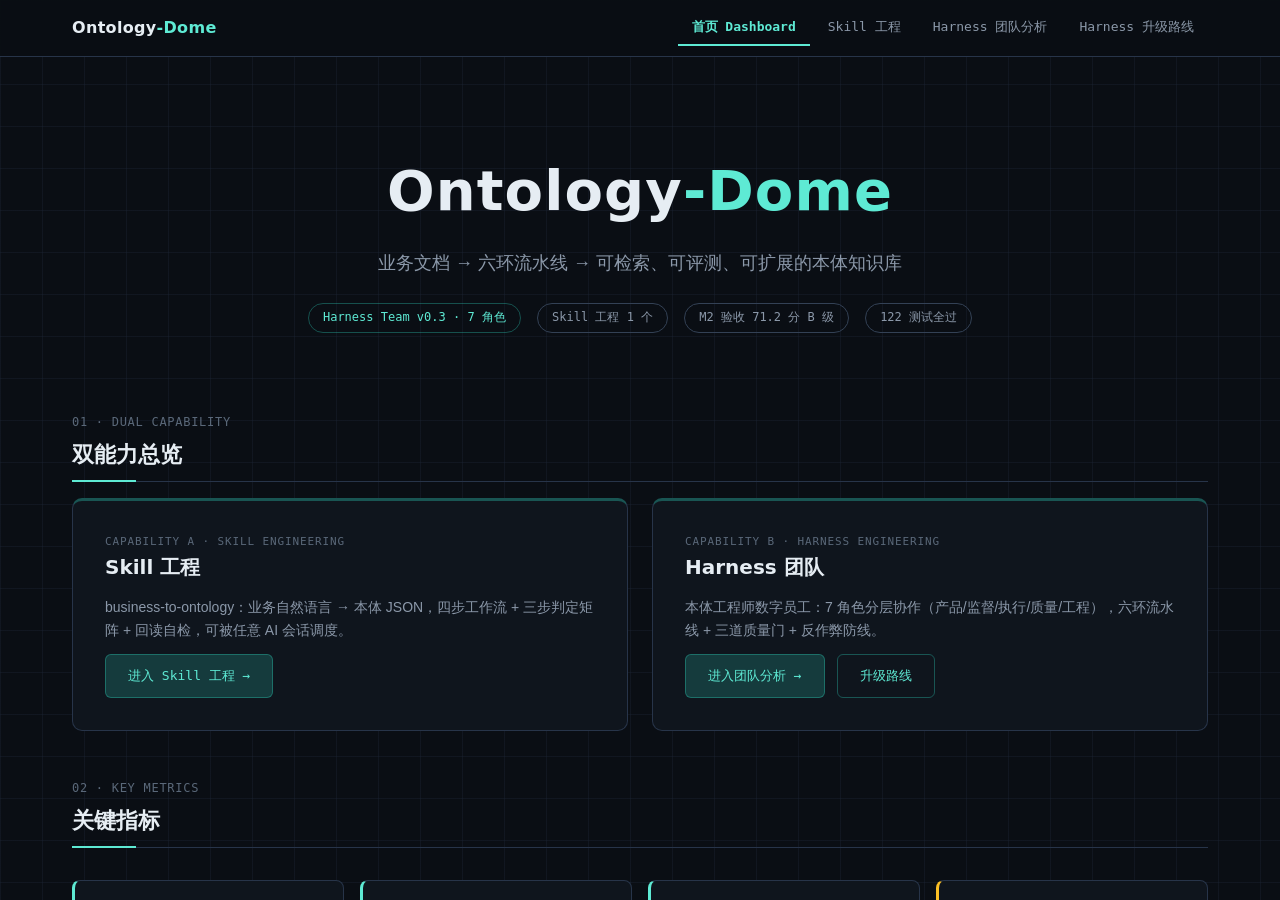
==== index.html @ d30be0ae "feat: 视图层独立仓库——Harness 团队 + Skill 工程可视化展示 + GitHub Pages 部署 - visual/: Dashboard + Skill 工程 + Harnes" ====
<!DOCTYPE html>
<html lang="zh-CN">
<head>
<meta charset="UTF-8">
<meta http-equiv="refresh" content="0; url=./visual/index.html">
<title>Ontology-Dome · 跳转中...</title>
<style>
  body { background: #0a0e14; color: #8b98a9; font-family: -apple-system, system-ui, sans-serif; display: flex; align-items: center; justify-content: center; height: 100vh; margin: 0; }
  a { color: #5eead4; }
</style>
</head>
<body>
<p>正在跳转到 <a href="./visual/index.html">Ontology-Dome 可视化首页</a>...</p>
</body>
</html>
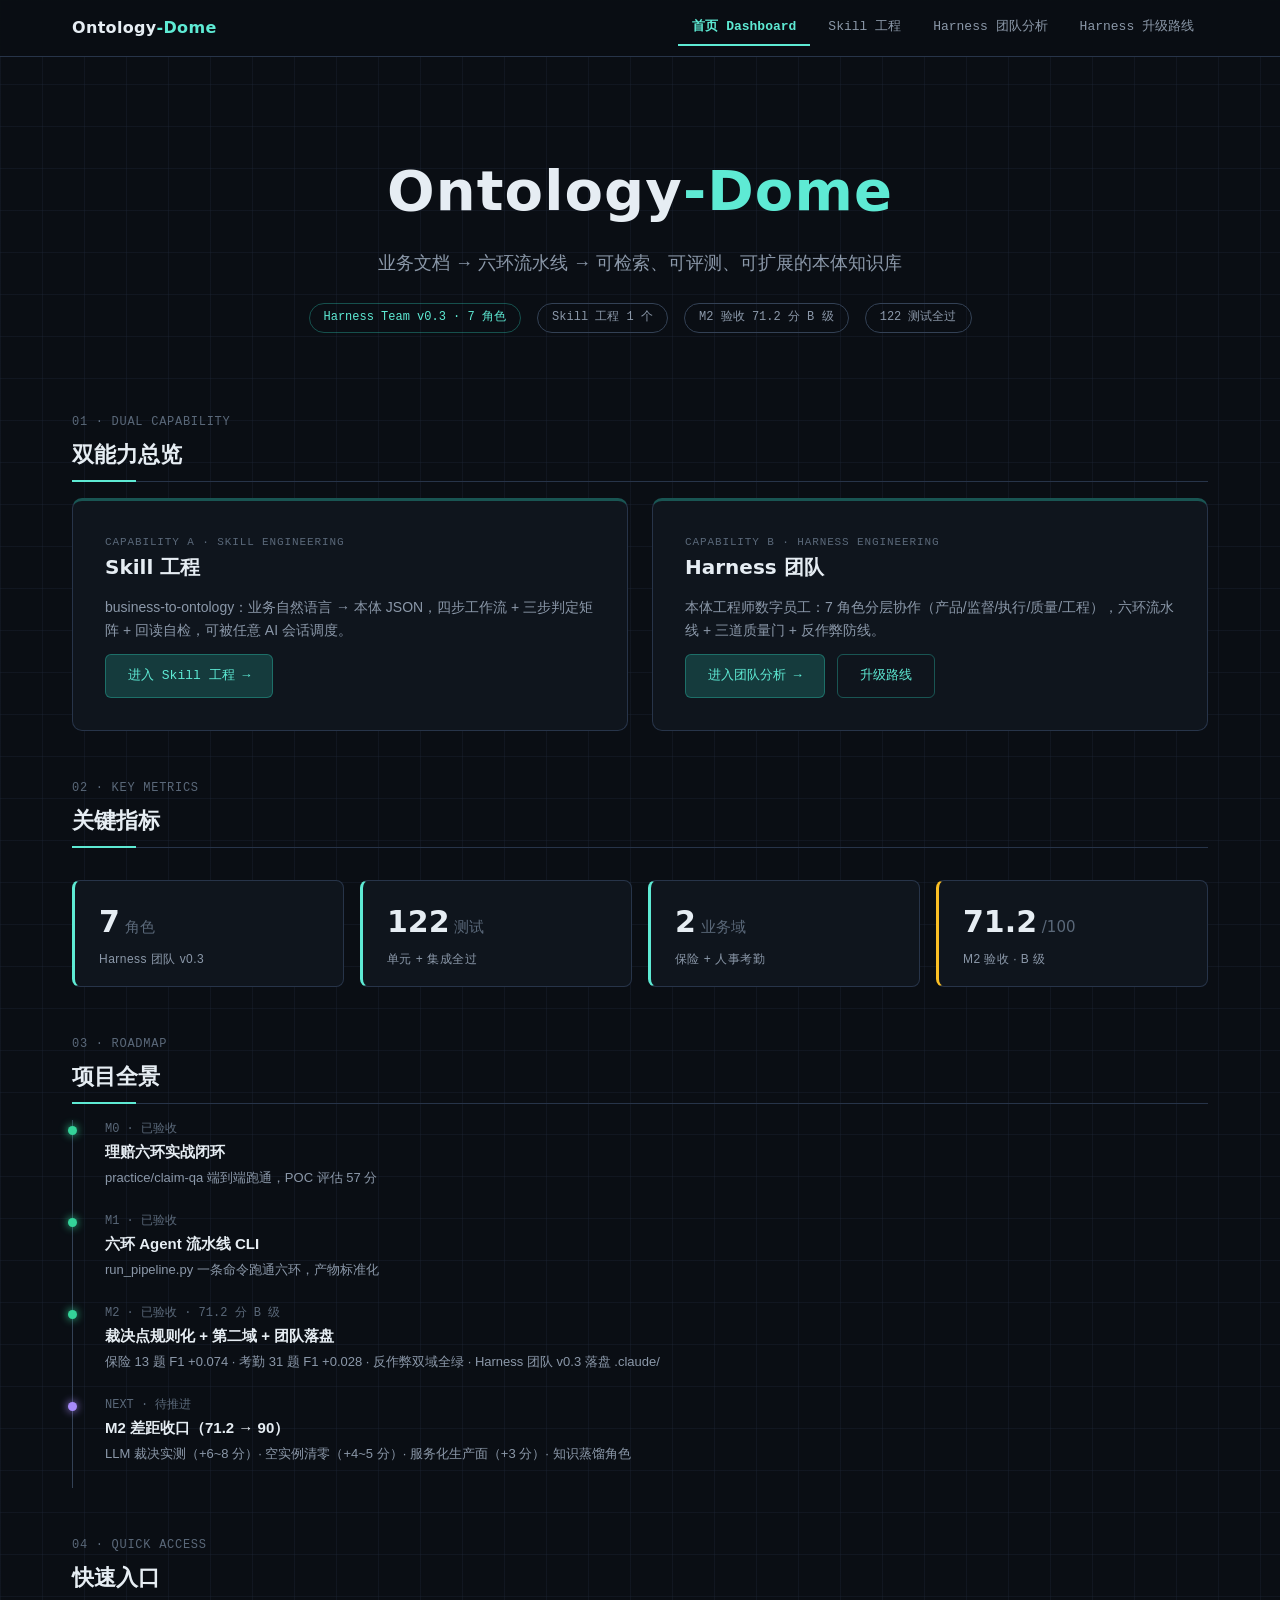
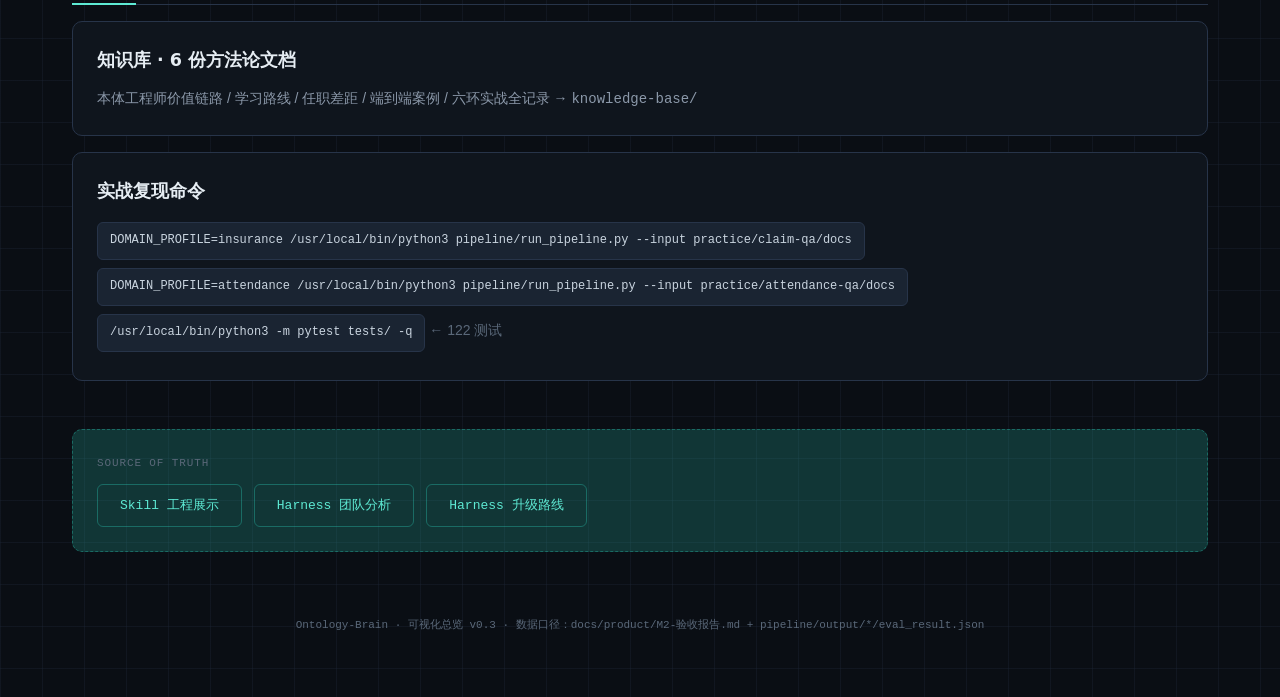
==== commit 0ebcfce8: "chore: ontology-dome-visual → ontology-brain-visual 改名同步 - git remote 更新为 ontology-brain-visual.git " ====
--- a/index.html
+++ b/index.html
@@ -3,13 +3,13 @@
 <head>
 <meta charset="UTF-8">
 <meta http-equiv="refresh" content="0; url=./visual/index.html">
-<title>Ontology-Dome · 跳转中...</title>
+<title>Ontology-Brain · 跳转中...</title>
 <style>
   body { background: #0a0e14; color: #8b98a9; font-family: -apple-system, system-ui, sans-serif; display: flex; align-items: center; justify-content: center; height: 100vh; margin: 0; }
   a { color: #5eead4; }
 </style>
 </head>
 <body>
-<p>正在跳转到 <a href="./visual/index.html">Ontology-Dome 可视化首页</a>...</p>
+<p>正在跳转到 <a href="./visual/index.html">Ontology-Brain 可视化首页</a>...</p>
 </body>
 </html>
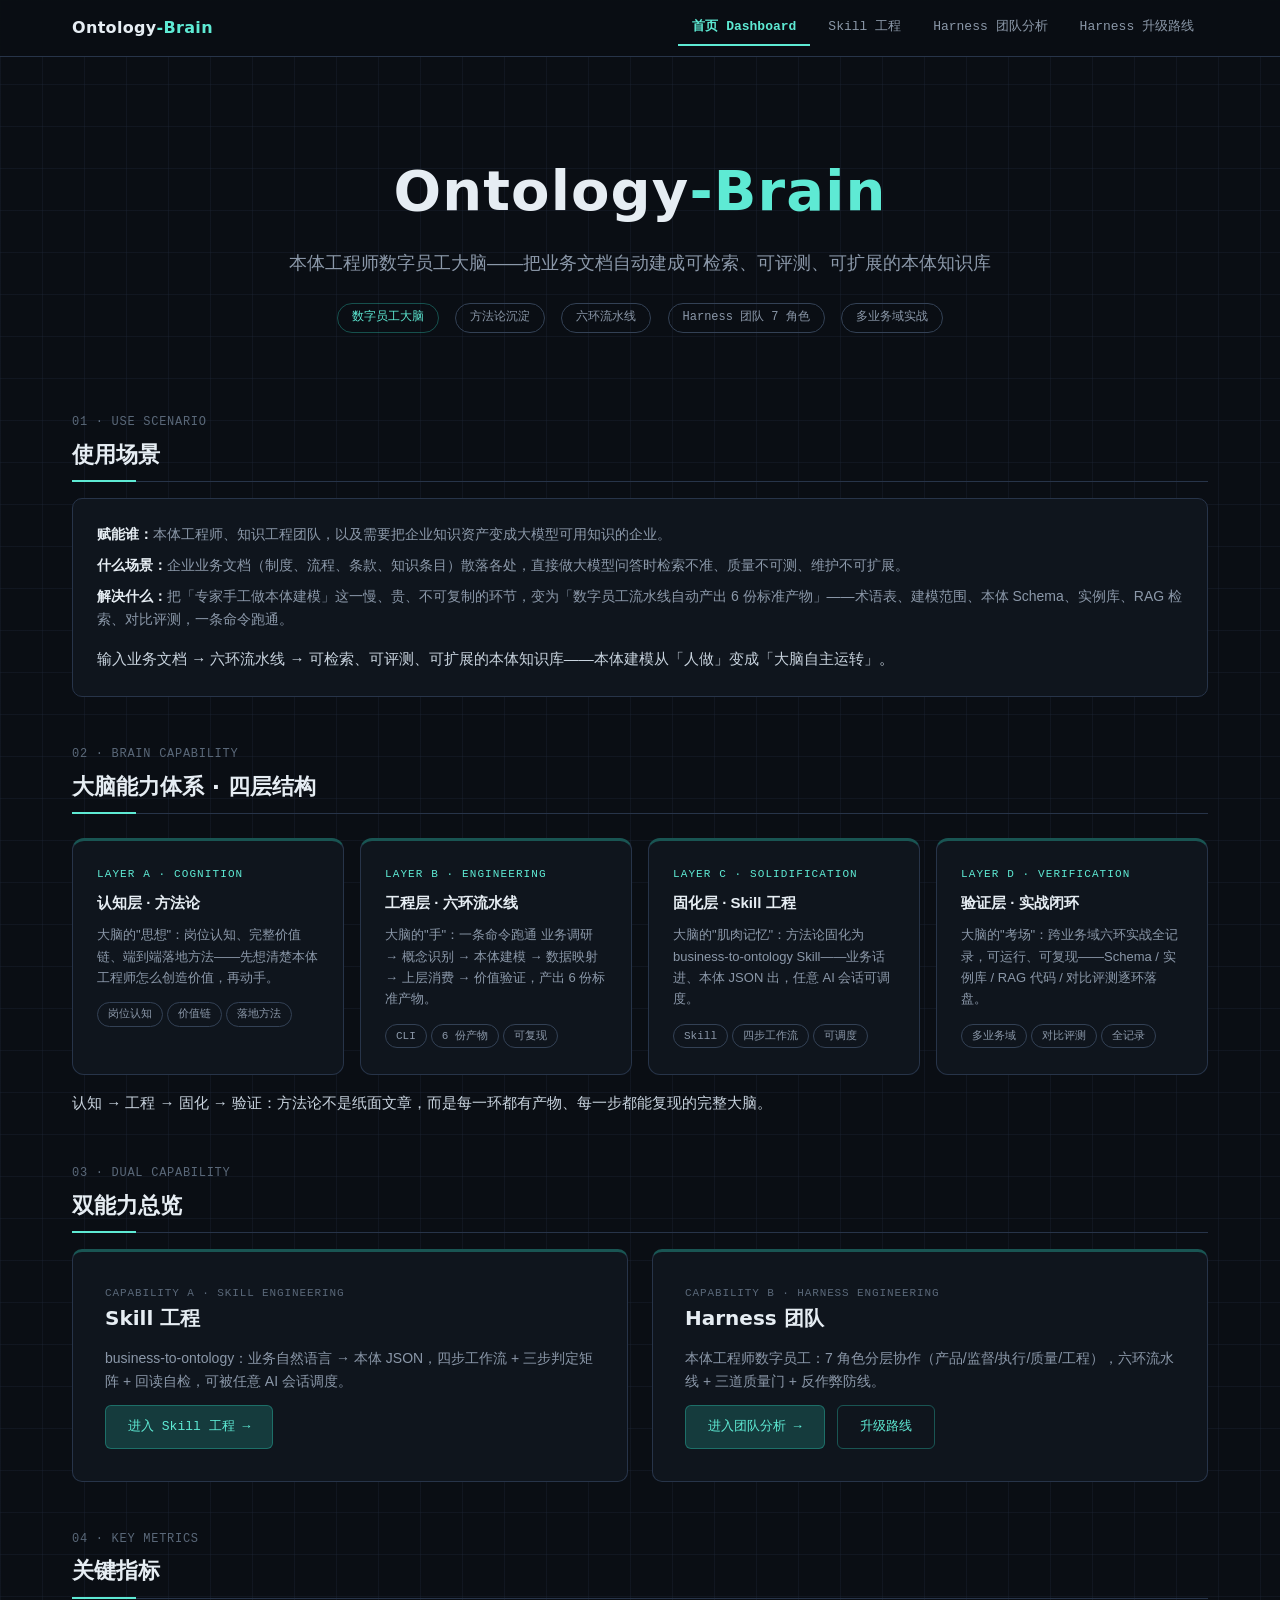
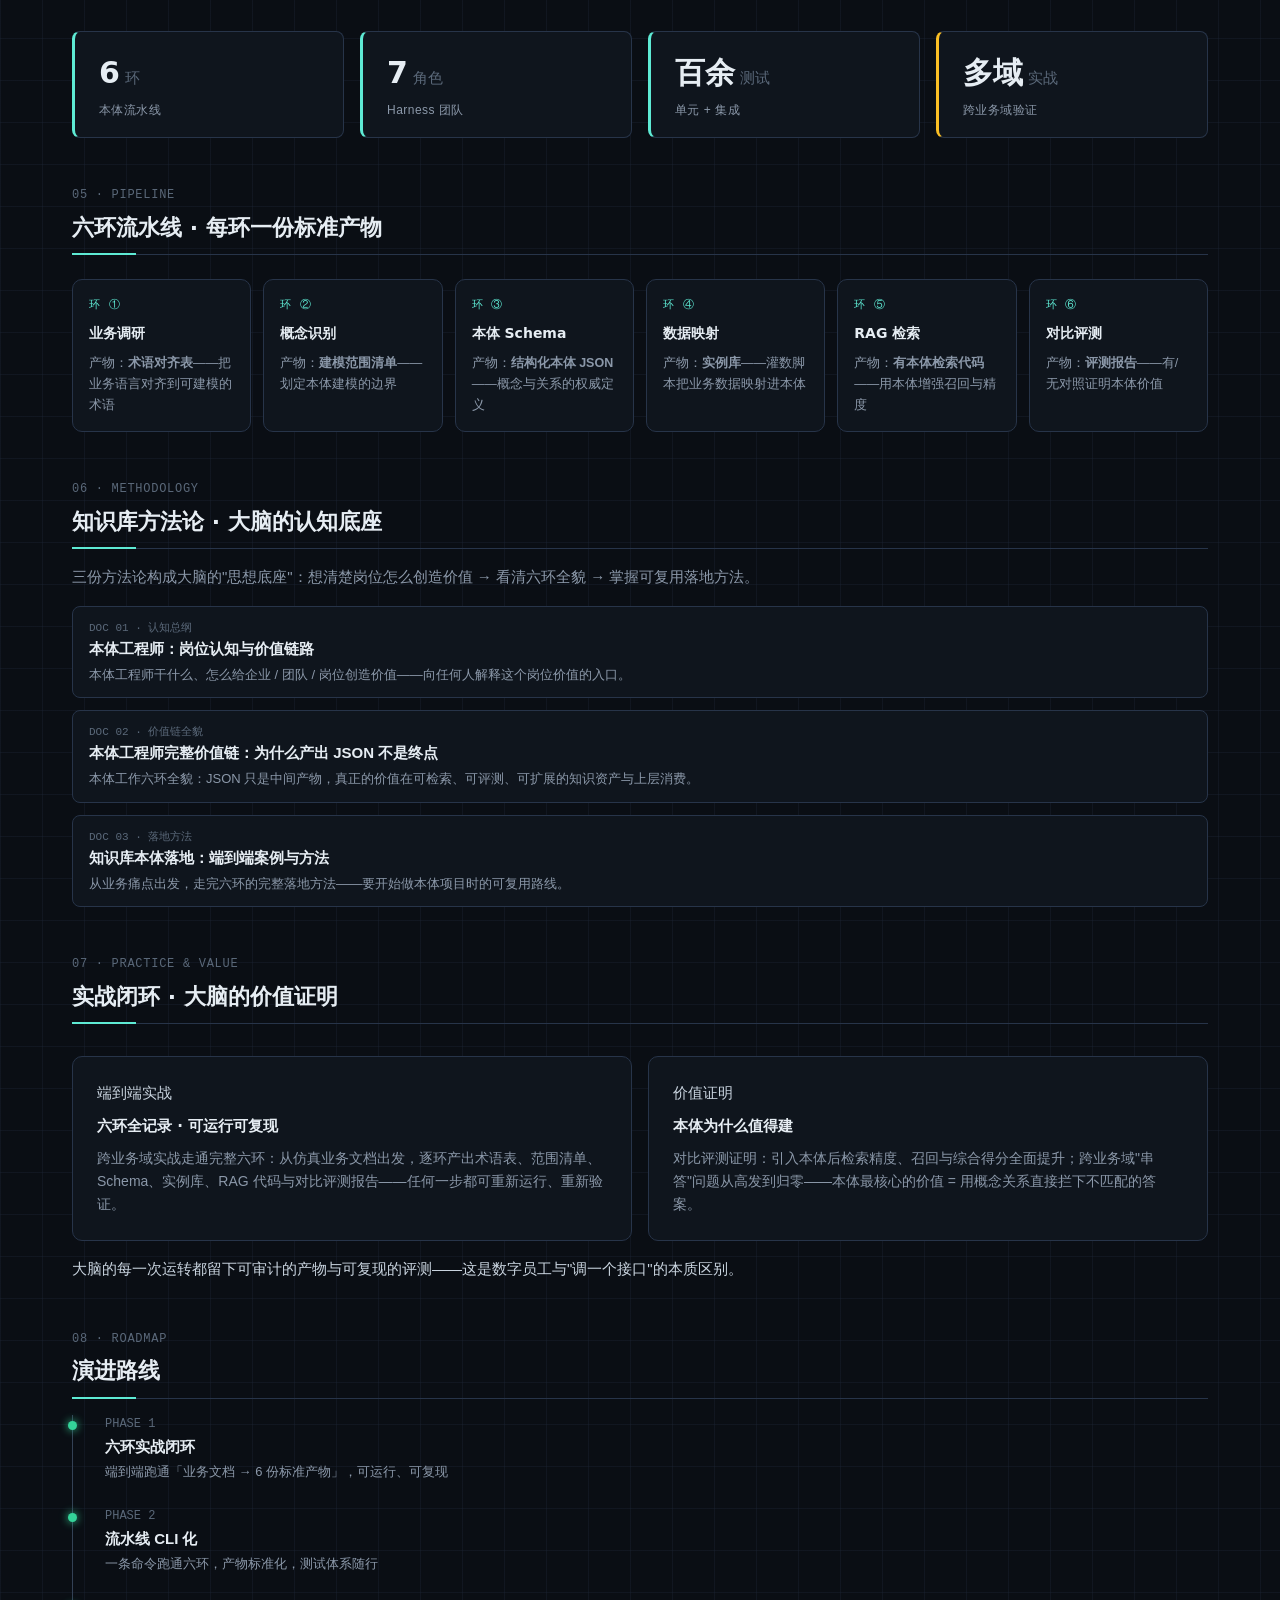
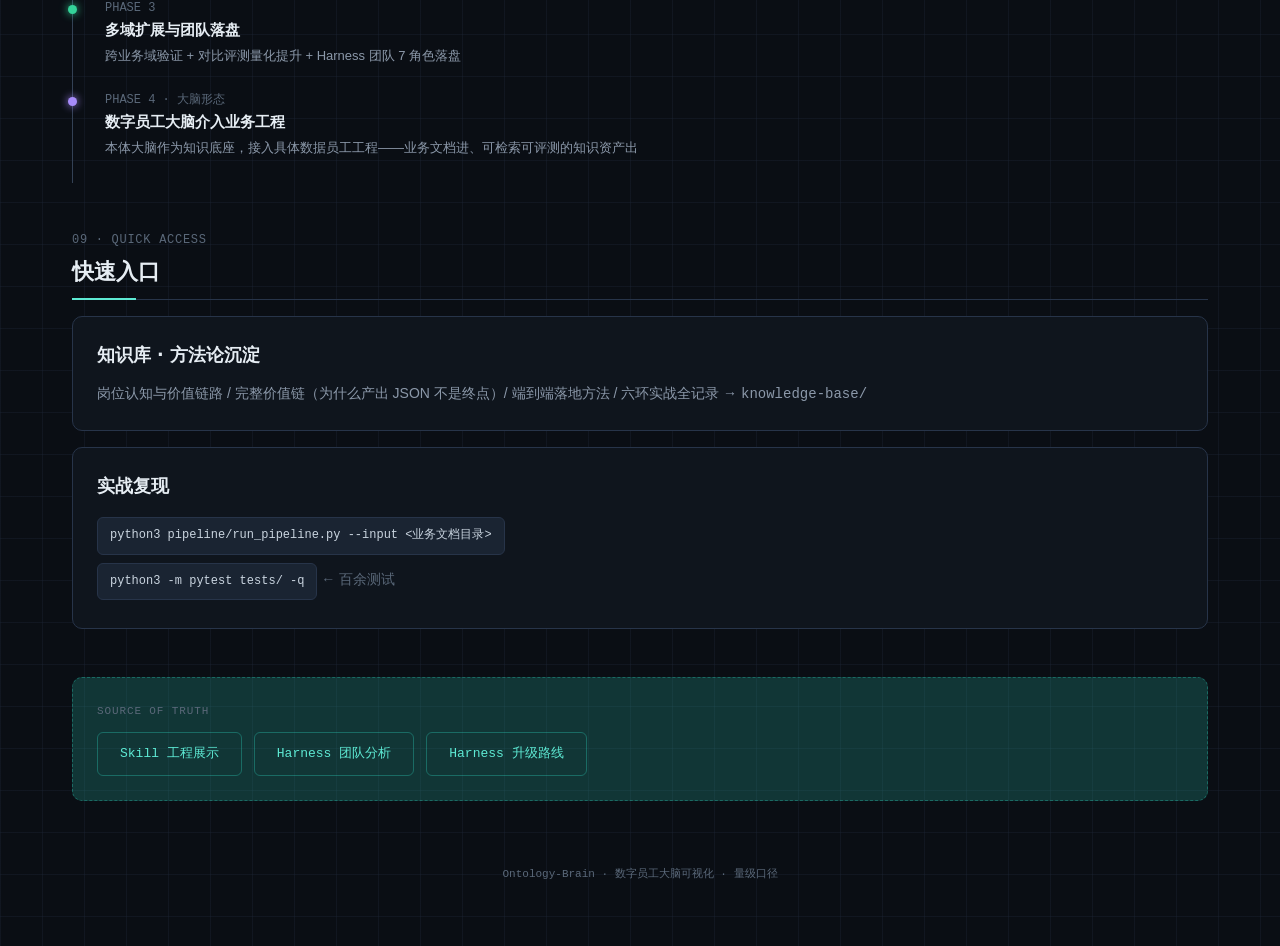
==== commit 2c8d09c0: "结构上移：展示层提升为仓库根，移除根跳转页 - 删除根 index.html 的 meta refresh 跳转页（跳转中...） - visual/ 下 index.html/assets/skil" ====
--- a/index.html
+++ b/index.html
@@ -2,14 +2,264 @@
 <html lang="zh-CN">
 <head>
 <meta charset="UTF-8">
-<meta http-equiv="refresh" content="0; url=./visual/index.html">
-<title>Ontology-Brain · 跳转中...</title>
+<meta name="viewport" content="width=device-width, initial-scale=1.0">
+<title>Ontology-Brain · 可视化首页</title>
+<link rel="stylesheet" href="./assets/css/shared.css">
 <style>
-  body { background: #0a0e14; color: #8b98a9; font-family: -apple-system, system-ui, sans-serif; display: flex; align-items: center; justify-content: center; height: 100vh; margin: 0; }
-  a { color: #5eead4; }
+  .hero { text-align: center; padding: var(--sp-8) 0 var(--sp-6); }
+  .hero h1 { font-family: var(--font-display); font-size: 56px; font-weight: 700; color: var(--fg-0); letter-spacing: 0.02em; }
+  .hero h1 span { color: var(--accent); }
+  .hero .slogan { color: var(--fg-2); font-size: 18px; margin-top: var(--sp-3); }
+  .hero .badges { margin-top: var(--sp-5); }
+  .hero .badge {
+    display: inline-block; margin: 0 6px; padding: 4px 14px;
+    border: 1px solid var(--line-2); border-radius: 999px;
+    font-family: var(--font-mono); font-size: 12px; color: var(--fg-2);
+  }
+  .hero .badge.b { color: var(--accent); border-color: var(--accent-line); }
+  .duo { display: grid; grid-template-columns: 1fr 1fr; gap: var(--sp-5); }
+  .duo .card { padding: var(--sp-6); border-top: 3px solid var(--accent-line); }
+  .duo .card h2 { font-family: var(--font-display); color: var(--fg-0); font-size: 20px; margin-bottom: var(--sp-3); }
+  .duo .card .cap { color: var(--fg-3); font-family: var(--font-mono); font-size: 11px; letter-spacing: 0.08em; text-transform: uppercase; }
+  .duo .card p { color: var(--fg-2); margin: var(--sp-3) 0; font-size: 14px; }
+  .timeline { list-style: none; margin-top: var(--sp-4); }
+  .timeline li {
+    position: relative; padding: 0 0 var(--sp-5) var(--sp-6);
+    border-left: 1px solid var(--line-2);
+  }
+  .timeline li::before {
+    content: ''; position: absolute; left: -5px; top: 6px;
+    width: 9px; height: 9px; border-radius: 50%; background: var(--accent);
+    box-shadow: 0 0 8px var(--accent);
+  }
+  .timeline li.done::before { background: var(--ok); box-shadow: 0 0 8px var(--ok); }
+  .timeline li.next::before { background: var(--new); box-shadow: 0 0 8px var(--new); }
+  .timeline .t-phase { font-family: var(--font-mono); font-size: 12px; color: var(--fg-3); }
+  .timeline .t-title { color: var(--fg-0); font-weight: 600; }
+  .timeline .t-desc { color: var(--fg-2); font-size: 13px; margin-top: 2px; }
+  .cmd { background: var(--bg-3); border: 1px solid var(--line-1); border-radius: 6px; padding: 8px 12px; font-family: var(--font-mono); font-size: 12px; color: var(--fg-1); display: inline-block; margin: 4px 0; }
+  .flow-steps { display: grid; grid-template-columns: repeat(auto-fit, minmax(160px, 1fr)); gap: var(--sp-3); margin: var(--sp-5) 0; }
+  .flow-step { background: var(--bg-1); border: 1px solid var(--line-1); border-radius: 10px; padding: var(--sp-4); }
+  .flow-step .step-no { font-family: var(--font-mono); font-size: 11px; color: var(--accent); letter-spacing: 0.1em; margin-bottom: var(--sp-2); display: block; }
+  .flow-step h4 { color: var(--fg-0); font-family: var(--font-display); font-size: 14px; margin-bottom: var(--sp-2); }
+  .flow-step p { color: var(--fg-2); font-size: 12.5px; }
+  .brain-layer { display: grid; grid-template-columns: repeat(auto-fit, minmax(230px, 1fr)); gap: var(--sp-4); margin-top: var(--sp-5); }
+  .layer { background: var(--bg-1); border: 1px solid var(--line-1); border-radius: 12px; padding: var(--sp-5); border-top: 3px solid var(--accent-line); }
+  .layer .layer-no { font-family: var(--font-mono); font-size: 11px; color: var(--accent); letter-spacing: 0.1em; }
+  .layer h3 { color: var(--fg-0); font-size: 15px; margin: var(--sp-2) 0; }
+  .layer p { color: var(--fg-2); font-size: 13px; }
+  .layer .l-tags { margin-top: var(--sp-3); }
+  .layer .l-tags span { display: inline-block; padding: 2px 10px; border: 1px solid var(--line-2); border-radius: 999px; font-family: var(--font-mono); font-size: 11px; color: var(--fg-2); margin: 2px 4px 2px 0; }
+  .doc-list { list-style: none; margin-top: var(--sp-4); }
+  .doc-list li { padding: var(--sp-3) var(--sp-4); background: var(--bg-1); border: 1px solid var(--line-1); border-radius: 8px; margin-bottom: var(--sp-3); }
+  .doc-list .d-title { color: var(--fg-0); font-weight: 600; }
+  .doc-list .d-desc { color: var(--fg-2); font-size: 13px; margin-top: 2px; }
+  .doc-list .d-q { font-family: var(--font-mono); font-size: 11px; color: var(--fg-3); }
+  @media (max-width: 768px) {
+    .hero h1 { font-size: 36px; }
+    .duo { grid-template-columns: 1fr; }
+  }
 </style>
 </head>
 <body>
-<p>正在跳转到 <a href="./visual/index.html">Ontology-Brain 可视化首页</a>...</p>
+<script src="./assets/js/navigation.js"></script>
+<script>injectNavbar('home', '.');</script>
+
+<div class="page-wrap">
+
+  <!-- 1. Hero -->
+  <section class="hero" id="sec-hero">
+    <h1>Ontology<span>-Brain</span></h1>
+    <p class="slogan">本体工程师数字员工大脑——把业务文档自动建成可检索、可评测、可扩展的本体知识库</p>
+    <div class="badges">
+      <span class="badge b">数字员工大脑</span>
+      <span class="badge">方法论沉淀</span>
+      <span class="badge">六环流水线</span>
+      <span class="badge">Harness 团队 7 角色</span>
+      <span class="badge">多业务域实战</span>
+    </div>
+  </section>
+
+  <!-- 2. 使用场景 -->
+  <section id="sec-scenario">
+    <h2 class="section-title"><span class="sub">01 · USE SCENARIO</span>使用场景</h2>
+    <div class="card">
+      <p><b style="color:var(--fg-0)">赋能谁：</b>本体工程师、知识工程团队，以及需要把企业知识资产变成大模型可用知识的企业。</p>
+      <p style="margin-top:var(--sp-2);"><b style="color:var(--fg-0)">什么场景：</b>企业业务文档（制度、流程、条款、知识条目）散落各处，直接做大模型问答时检索不准、质量不可测、维护不可扩展。</p>
+      <p style="margin-top:var(--sp-2);"><b style="color:var(--fg-0)">解决什么：</b>把「专家手工做本体建模」这一慢、贵、不可复制的环节，变为「数字员工流水线自动产出 6 份标准产物」——术语表、建模范围、本体 Schema、实例库、RAG 检索、对比评测，一条命令跑通。</p>
+      <div class="lead" style="margin-top:var(--sp-4);">输入业务文档 → 六环流水线 → 可检索、可评测、可扩展的本体知识库——本体建模从「人做」变成「大脑自主运转」。</div>
+    </div>
+  </section>
+
+  <!-- 3. 大脑能力体系 -->
+  <section id="sec-brain">
+    <h2 class="section-title"><span class="sub">02 · BRAIN CAPABILITY</span>大脑能力体系 · 四层结构</h2>
+    <div class="brain-layer">
+      <div class="layer">
+        <div class="layer-no">LAYER A · COGNITION</div>
+        <h3>认知层 · 方法论</h3>
+        <p>大脑的"思想"：岗位认知、完整价值链、端到端落地方法——先想清楚本体工程师怎么创造价值，再动手。</p>
+        <div class="l-tags"><span>岗位认知</span><span>价值链</span><span>落地方法</span></div>
+      </div>
+      <div class="layer">
+        <div class="layer-no">LAYER B · ENGINEERING</div>
+        <h3>工程层 · 六环流水线</h3>
+        <p>大脑的"手"：一条命令跑通 业务调研 → 概念识别 → 本体建模 → 数据映射 → 上层消费 → 价值验证，产出 6 份标准产物。</p>
+        <div class="l-tags"><span>CLI</span><span>6 份产物</span><span>可复现</span></div>
+      </div>
+      <div class="layer">
+        <div class="layer-no">LAYER C · SOLIDIFICATION</div>
+        <h3>固化层 · Skill 工程</h3>
+        <p>大脑的"肌肉记忆"：方法论固化为 business-to-ontology Skill——业务话进、本体 JSON 出，任意 AI 会话可调度。</p>
+        <div class="l-tags"><span>Skill</span><span>四步工作流</span><span>可调度</span></div>
+      </div>
+      <div class="layer">
+        <div class="layer-no">LAYER D · VERIFICATION</div>
+        <h3>验证层 · 实战闭环</h3>
+        <p>大脑的"考场"：跨业务域六环实战全记录，可运行、可复现——Schema / 实例库 / RAG 代码 / 对比评测逐环落盘。</p>
+        <div class="l-tags"><span>多业务域</span><span>对比评测</span><span>全记录</span></div>
+      </div>
+    </div>
+    <div class="lead" style="margin-top:var(--sp-4);">认知 → 工程 → 固化 → 验证：方法论不是纸面文章，而是每一环都有产物、每一步都能复现的完整大脑。</div>
+  </section>
+
+  <!-- 4. 双能力概览 -->
+  <section id="sec-duo">
+    <h2 class="section-title"><span class="sub">03 · DUAL CAPABILITY</span>双能力总览</h2>
+    <div class="duo">
+      <div class="card">
+        <div class="cap">CAPABILITY A · SKILL ENGINEERING</div>
+        <h2>Skill 工程</h2>
+        <p>business-to-ontology：业务自然语言 → 本体 JSON，四步工作流 + 三步判定矩阵 + 回读自检，可被任意 AI 会话调度。</p>
+        <a class="btn solid" href="./skill/index.html">进入 Skill 工程 →</a>
+      </div>
+      <div class="card">
+        <div class="cap">CAPABILITY B · HARNESS ENGINEERING</div>
+        <h2>Harness 团队</h2>
+        <p>本体工程师数字员工：7 角色分层协作（产品/监督/执行/质量/工程），六环流水线 + 三道质量门 + 反作弊防线。</p>
+        <a class="btn solid" href="./harness/analysis.html">进入团队分析 →</a>
+        <a class="btn" href="./harness/upgrade.html" style="margin-left:8px;">升级路线</a>
+      </div>
+    </div>
+  </section>
+
+  <!-- 5. KPI 看板 -->
+  <section id="sec-kpi">
+    <h2 class="section-title"><span class="sub">04 · KEY METRICS</span>关键指标</h2>
+    <div class="kpi-strip">
+      <div class="kpi-card"><div class="kpi-num">6<small> 环</small></div><div class="kpi-label">本体流水线</div></div>
+      <div class="kpi-card"><div class="kpi-num">7<small> 角色</small></div><div class="kpi-label">Harness 团队</div></div>
+      <div class="kpi-card"><div class="kpi-num">百余<small> 测试</small></div><div class="kpi-label">单元 + 集成</div></div>
+      <div class="kpi-card warn"><div class="kpi-num">多域<small> 实战</small></div><div class="kpi-label">跨业务域验证</div></div>
+    </div>
+  </section>
+
+  <!-- 6. 六环流水线 -->
+  <section id="sec-pipeline">
+    <h2 class="section-title"><span class="sub">05 · PIPELINE</span>六环流水线 · 每环一份标准产物</h2>
+    <div class="flow-steps">
+      <div class="flow-step"><span class="step-no">环 ①</span><h4>业务调研</h4><p>产物：<b>术语对齐表</b>——把业务语言对齐到可建模的术语</p></div>
+      <div class="flow-step"><span class="step-no">环 ②</span><h4>概念识别</h4><p>产物：<b>建模范围清单</b>——划定本体建模的边界</p></div>
+      <div class="flow-step"><span class="step-no">环 ③</span><h4>本体 Schema</h4><p>产物：<b>结构化本体 JSON</b>——概念与关系的权威定义</p></div>
+      <div class="flow-step"><span class="step-no">环 ④</span><h4>数据映射</h4><p>产物：<b>实例库</b>——灌数脚本把业务数据映射进本体</p></div>
+      <div class="flow-step"><span class="step-no">环 ⑤</span><h4>RAG 检索</h4><p>产物：<b>有本体检索代码</b>——用本体增强召回与精度</p></div>
+      <div class="flow-step"><span class="step-no">环 ⑥</span><h4>对比评测</h4><p>产物：<b>评测报告</b>——有/无对照证明本体价值</p></div>
+    </div>
+  </section>
+
+  <!-- 7. 知识库方法论 -->
+  <section id="sec-method">
+    <h2 class="section-title"><span class="sub">06 · METHODOLOGY</span>知识库方法论 · 大脑的认知底座</h2>
+    <p style="color:var(--fg-2);">三份方法论构成大脑的"思想底座"：想清楚岗位怎么创造价值 → 看清六环全貌 → 掌握可复用落地方法。</p>
+    <ul class="doc-list">
+      <li>
+        <div class="d-q">DOC 01 · 认知总纲</div>
+        <div class="d-title">本体工程师：岗位认知与价值链路</div>
+        <div class="d-desc">本体工程师干什么、怎么给企业 / 团队 / 岗位创造价值——向任何人解释这个岗位价值的入口。</div>
+      </li>
+      <li>
+        <div class="d-q">DOC 02 · 价值链全貌</div>
+        <div class="d-title">本体工程师完整价值链：为什么产出 JSON 不是终点</div>
+        <div class="d-desc">本体工作六环全貌：JSON 只是中间产物，真正的价值在可检索、可评测、可扩展的知识资产与上层消费。</div>
+      </li>
+      <li>
+        <div class="d-q">DOC 03 · 落地方法</div>
+        <div class="d-title">知识库本体落地：端到端案例与方法</div>
+        <div class="d-desc">从业务痛点出发，走完六环的完整落地方法——要开始做本体项目时的可复用路线。</div>
+      </li>
+    </ul>
+  </section>
+
+  <!-- 8. 实战闭环与价值 -->
+  <section id="sec-practice">
+    <h2 class="section-title"><span class="sub">07 · PRACTICE & VALUE</span>实战闭环 · 大脑的价值证明</h2>
+    <div class="grid g2" style="display:grid;grid-template-columns:1fr 1fr;gap:var(--sp-4);">
+      <div class="card" style="margin-top:var(--sp-4);">
+        <div class="cap">端到端实战</div>
+        <h3 style="color:var(--fg-0);font-size:15px;margin:var(--sp-2) 0;">六环全记录 · 可运行可复现</h3>
+        <p>跨业务域实战走通完整六环：从仿真业务文档出发，逐环产出术语表、范围清单、Schema、实例库、RAG 代码与对比评测报告——任何一步都可重新运行、重新验证。</p>
+      </div>
+      <div class="card" style="margin-top:var(--sp-4);">
+        <div class="cap">价值证明</div>
+        <h3 style="color:var(--fg-0);font-size:15px;margin:var(--sp-2) 0;">本体为什么值得建</h3>
+        <p>对比评测证明：引入本体后检索精度、召回与综合得分全面提升；跨业务域"串答"问题从高发到归零——本体最核心的价值 = 用概念关系直接拦下不匹配的答案。</p>
+      </div>
+    </div>
+    <div class="lead" style="margin-top:var(--sp-4);">大脑的每一次运转都留下可审计的产物与可复现的评测——这是数字员工与"调一个接口"的本质区别。</div>
+  </section>
+
+  <!-- 9. 演进路线 -->
+  <section id="sec-roadmap">
+    <h2 class="section-title"><span class="sub">08 · ROADMAP</span>演进路线</h2>
+    <ul class="timeline">
+      <li class="done">
+        <div class="t-phase">PHASE 1</div>
+        <div class="t-title">六环实战闭环</div>
+        <div class="t-desc">端到端跑通「业务文档 → 6 份标准产物」，可运行、可复现</div>
+      </li>
+      <li class="done">
+        <div class="t-phase">PHASE 2</div>
+        <div class="t-title">流水线 CLI 化</div>
+        <div class="t-desc">一条命令跑通六环，产物标准化，测试体系随行</div>
+      </li>
+      <li class="done">
+        <div class="t-phase">PHASE 3</div>
+        <div class="t-title">多域扩展与团队落盘</div>
+        <div class="t-desc">跨业务域验证 + 对比评测量化提升 + Harness 团队 7 角色落盘</div>
+      </li>
+      <li class="next">
+        <div class="t-phase">PHASE 4 · 大脑形态</div>
+        <div class="t-title">数字员工大脑介入业务工程</div>
+        <div class="t-desc">本体大脑作为知识底座，接入具体数据员工工程——业务文档进、可检索可评测的知识资产出</div>
+      </li>
+    </ul>
+  </section>
+
+  <!-- 10. 快速入口 -->
+  <section id="sec-entry">
+    <h2 class="section-title"><span class="sub">09 · QUICK ACCESS</span>快速入口</h2>
+    <div class="card" style="margin-bottom:var(--sp-4);">
+      <h3>知识库 · 方法论沉淀</h3>
+      <p>岗位认知与价值链路 / 完整价值链（为什么产出 JSON 不是终点）/ 端到端落地方法 / 六环实战全记录 → <code>knowledge-base/</code></p>
+    </div>
+    <div class="card" style="margin-bottom:var(--sp-4);">
+      <h3>实战复现</h3>
+      <p><code class="cmd">python3 pipeline/run_pipeline.py --input &lt;业务文档目录&gt;</code></p>
+      <p><code class="cmd">python3 -m pytest tests/ -q</code> <span style="color:var(--fg-3)">← 百余测试</span></p>
+    </div>
+    <div class="related-card">
+      <div class="label">SOURCE OF TRUTH</div>
+      <div class="link-row">
+        <a class="btn" href="./skill/index.html">Skill 工程展示</a>
+        <a class="btn" href="./harness/analysis.html">Harness 团队分析</a>
+        <a class="btn" href="./harness/upgrade.html">Harness 升级路线</a>
+      </div>
+    </div>
+  </section>
+
+  <p style="text-align:center; margin-top:var(--sp-8); font-family:var(--font-mono); font-size:11px; color:var(--fg-3);">
+    Ontology-Brain · 数字员工大脑可视化 · 量级口径
+  </p>
+</div>
 </body>
 </html>
--- a/assets/css/shared.css
+++ b/assets/css/shared.css
@@ -0,0 +1,363 @@
+/* ============================================================
+   Ontology-Brain · 共享样式 shared.css
+   蓝图风格：深青黑底 + 网格引导线 + Space Grotesk + teal 强调
+   供 visual/ 下所有页面复用（index / skill / harness/*）
+   ============================================================ */
+
+/* ---------- 1. RESET & BASE ---------- */
+*, *::before, *::after { box-sizing: border-box; margin: 0; padding: 0; }
+html { scroll-behavior: smooth; }
+body {
+  background-color: var(--bg-0);
+  color: var(--fg-1);
+  font-family: var(--font-body);
+  font-size: 15px;
+  line-height: 1.65;
+  -webkit-font-smoothing: antialiased;
+  background-image:
+    linear-gradient(var(--grid-color) 1px, transparent 1px),
+    linear-gradient(90deg, var(--grid-color) 1px, transparent 1px);
+  background-size: 42px 42px;
+}
+img { max-width: 100%; display: block; }
+a { color: var(--accent); text-decoration: none; }
+a:hover { text-decoration: underline; }
+code, pre, .mono { font-family: var(--font-mono); }
+
+/* ---------- 2. CSS 变量 ---------- */
+:root {
+  --bg-0: #0a0e14;
+  --bg-1: #0f151d;
+  --bg-2: #141c26;
+  --bg-3: #1a2432;
+
+  --fg-0: #e6edf3;
+  --fg-1: #c9d4df;
+  --fg-2: #8b98a9;
+  --fg-3: #5a6879;
+
+  --accent: #5eead4;
+  --accent-dim: #2dd4bf33;
+  --accent-line: #2dd4bf55;
+
+  --ok: #34d399;
+  --warn: #fbbf24;
+  --new: #a78bfa;
+  --risk: #f87171;
+
+  --line-0: #1e293b;
+  --line-1: #273449;
+  --line-2: #334155;
+
+  --grid-color: #1e293b55;
+
+  --font-display: 'Space Grotesk', -apple-system, system-ui, sans-serif;
+  --font-mono: 'JetBrains Mono', 'SF Mono', Menlo, monospace;
+  --font-body: -apple-system, BlinkMacSystemFont, "Noto Sans CJK SC", "PingFang SC", "Microsoft YaHei", sans-serif;
+
+  --sp-1: 4px;  --sp-2: 8px;  --sp-3: 12px; --sp-4: 16px;
+  --sp-5: 24px; --sp-6: 32px; --sp-7: 48px; --sp-8: 64px; --sp-9: 96px;
+}
+
+/* ---------- 3. 页面容器 ---------- */
+.page-wrap {
+  max-width: 1200px;
+  margin: 0 auto;
+  padding: var(--sp-5) var(--sp-6) var(--sp-8);
+}
+
+/* ---------- 4. 蓝图页眉（sticky） ---------- */
+.drawing-header {
+  display: flex;
+  justify-content: space-between;
+  align-items: center;
+  padding: var(--sp-3) 0;
+  border-bottom: 1px solid var(--line-1);
+  font-family: var(--font-mono);
+  font-size: 11px;
+  color: var(--fg-3);
+  text-transform: uppercase;
+  letter-spacing: 0.08em;
+  position: sticky;
+  top: 0;
+  background: rgba(10, 14, 20, 0.92);
+  backdrop-filter: blur(8px);
+  z-index: 100;
+  margin-bottom: var(--sp-6);
+}
+.drawing-header .left, .drawing-header .right {
+  display: flex; gap: var(--sp-5); align-items: center;
+}
+.drawing-header .status-dot {
+  width: 8px; height: 8px; border-radius: 50%;
+  background: var(--ok); display: inline-block;
+  box-shadow: 0 0 8px var(--ok);
+}
+
+/* ---------- 5. 通用组件 ---------- */
+.tag {
+  display: inline-block;
+  padding: 2px 10px;
+  border: 1px solid var(--accent-line);
+  border-radius: 999px;
+  font-size: 12px;
+  font-family: var(--font-mono);
+  color: var(--accent);
+  background: var(--accent-dim);
+  margin: 2px 4px 2px 0;
+}
+.tag.new { border-color: var(--new); color: var(--new); background: transparent; }
+.tag.ok  { border-color: var(--ok);  color: var(--ok);  background: transparent; }
+.tag.warn{ border-color: var(--warn);color: var(--warn); background: transparent; }
+
+.btn {
+  display: inline-block;
+  padding: 10px 22px;
+  border: 1px solid var(--accent-line);
+  border-radius: 6px;
+  color: var(--accent);
+  font-family: var(--font-mono);
+  font-size: 13px;
+  background: transparent;
+  cursor: pointer;
+  transition: background 0.2s, box-shadow 0.2s;
+}
+.btn:hover {
+  background: var(--accent-dim);
+  box-shadow: 0 0 16px var(--accent-dim);
+  text-decoration: none;
+}
+.btn.solid { background: var(--accent-dim); }
+
+.card {
+  background: var(--bg-1);
+  border: 1px solid var(--line-1);
+  border-radius: 10px;
+  padding: var(--sp-5);
+  transition: border-color 0.2s, transform 0.2s;
+}
+.card:hover { border-color: var(--accent-line); transform: translateY(-2px); }
+.card h3 { color: var(--fg-0); font-family: var(--font-display); margin-bottom: var(--sp-3); }
+.card p  { color: var(--fg-2); font-size: 14px; }
+
+.kpi-strip {
+  display: grid;
+  grid-template-columns: repeat(auto-fit, minmax(180px, 1fr));
+  gap: var(--sp-4);
+  margin: var(--sp-6) 0;
+}
+.kpi-card {
+  background: var(--bg-1);
+  border: 1px solid var(--line-1);
+  border-left: 3px solid var(--accent);
+  border-radius: 8px;
+  padding: var(--sp-4) var(--sp-5);
+}
+.kpi-card .kpi-num {
+  font-family: var(--font-display);
+  font-size: 30px;
+  font-weight: 700;
+  color: var(--fg-0);
+}
+.kpi-card .kpi-num small { font-size: 15px; color: var(--fg-3); font-weight: 400; }
+.kpi-card .kpi-label { font-size: 12px; color: var(--fg-2); margin-top: 4px; letter-spacing: 0.04em; }
+.kpi-card.delta { border-left-color: var(--ok); }
+.kpi-card.warn { border-left-color: var(--warn); }
+
+.section-title {
+  font-family: var(--font-display);
+  font-size: 22px;
+  font-weight: 700;
+  color: var(--fg-0);
+  margin: var(--sp-7) 0 var(--sp-4);
+  padding-bottom: var(--sp-2);
+  border-bottom: 1px solid var(--line-1);
+  position: relative;
+}
+.section-title::before {
+  content: '';
+  position: absolute;
+  left: 0; bottom: -1px;
+  width: 64px; height: 2px;
+  background: var(--accent);
+}
+.section-title .sub { display: block; font-size: 12px; font-weight: 400; color: var(--fg-3); font-family: var(--font-mono); letter-spacing: 0.06em; margin-bottom: 4px; }
+
+/* ---------- 6. 全局导航栏 ---------- */
+.navbar {
+  position: sticky;
+  top: 0;
+  z-index: 200;
+  background: rgba(10, 14, 20, 0.95);
+  backdrop-filter: blur(10px);
+  border-bottom: 1px solid var(--line-1);
+}
+.navbar-inner {
+  max-width: 1200px;
+  margin: 0 auto;
+  padding: 0 var(--sp-6);
+  display: flex;
+  align-items: center;
+  justify-content: space-between;
+  height: 56px;
+}
+.navbar-logo {
+  font-family: var(--font-display);
+  font-weight: 700;
+  font-size: 16px;
+  color: var(--fg-0);
+  letter-spacing: 0.02em;
+}
+.navbar-logo span { color: var(--accent); }
+.navbar-logo:hover { text-decoration: none; }
+.navbar-tabs { display: flex; gap: var(--sp-1); }
+.navbar-tab {
+  padding: 6px 14px;
+  font-size: 13px;
+  font-family: var(--font-mono);
+  color: var(--fg-2);
+  border-bottom: 2px solid transparent;
+  transition: color 0.2s, border-color 0.2s;
+}
+.navbar-tab:hover { color: var(--fg-0); text-decoration: none; }
+.navbar-tab.active {
+  color: var(--accent);
+  border-bottom-color: var(--accent);
+  font-weight: 600;
+}
+.hamburger {
+  display: none;
+  background: none;
+  border: 1px solid var(--line-2);
+  border-radius: 6px;
+  color: var(--fg-0);
+  font-size: 18px;
+  padding: 4px 12px;
+  cursor: pointer;
+}
+
+/* 面包屑 */
+.breadcrumb {
+  font-family: var(--font-mono);
+  font-size: 12px;
+  color: var(--fg-3);
+  margin: var(--sp-4) 0 var(--sp-5);
+}
+.breadcrumb a { color: var(--fg-2); }
+.breadcrumb a:hover { color: var(--accent); }
+.breadcrumb .sep { margin: 0 6px; color: var(--fg-3); }
+.breadcrumb .cur { color: var(--accent); }
+
+/* 关联跳转卡片 */
+.related-card {
+  margin-top: var(--sp-7);
+  padding: var(--sp-5);
+  border: 1px dashed var(--accent-line);
+  border-radius: 10px;
+  background: var(--accent-dim);
+}
+.related-card .label { font-family: var(--font-mono); font-size: 11px; color: var(--fg-3); text-transform: uppercase; letter-spacing: 0.08em; }
+.related-card .link-row { margin-top: var(--sp-3); display: flex; gap: var(--sp-3); flex-wrap: wrap; }
+
+/* 侧边锚点导航 */
+.section-nav {
+  position: fixed;
+  left: max(16px, calc((100vw - 1200px) / 2 - 190px));
+  top: 50%;
+  transform: translateY(-50%);
+  font-family: var(--font-mono);
+  font-size: 12px;
+  z-index: 150;
+}
+.section-nav ul { list-style: none; }
+.section-nav a {
+  display: block;
+  color: var(--fg-3);
+  padding: 4px 0 4px 12px;
+  border-left: 1px solid var(--line-1);
+}
+.section-nav a.active { color: var(--accent); border-left-color: var(--accent); }
+.section-nav a:hover { color: var(--fg-1); text-decoration: none; }
+
+/* ---------- 7. 表格（判定矩阵等） ---------- */
+.data-table {
+  width: 100%;
+  border-collapse: collapse;
+  margin: var(--sp-4) 0;
+  font-size: 14px;
+}
+.data-table th {
+  background: var(--bg-3);
+  color: var(--accent);
+  font-family: var(--font-mono);
+  font-size: 12px;
+  text-align: left;
+  padding: 10px 14px;
+  border: 1px solid var(--line-1);
+  letter-spacing: 0.04em;
+}
+.data-table td {
+  padding: 10px 14px;
+  border: 1px solid var(--line-1);
+  color: var(--fg-1);
+}
+.data-table tr:nth-child(even) td { background: var(--bg-1); }
+.table-scroll { overflow-x: auto; }
+
+/* 工作流步骤卡 */
+.flow-steps {
+  display: grid;
+  grid-template-columns: repeat(auto-fit, minmax(220px, 1fr));
+  gap: var(--sp-4);
+  margin: var(--sp-5) 0;
+}
+.flow-step {
+  background: var(--bg-1);
+  border: 1px solid var(--line-1);
+  border-radius: 10px;
+  padding: var(--sp-4) var(--sp-5);
+  position: relative;
+}
+.flow-step .step-no {
+  font-family: var(--font-mono);
+  font-size: 11px;
+  color: var(--accent);
+  letter-spacing: 0.1em;
+  margin-bottom: var(--sp-2);
+  display: block;
+}
+.flow-step h4 { color: var(--fg-0); font-family: var(--font-display); font-size: 15px; margin-bottom: var(--sp-2); }
+.flow-step p { color: var(--fg-2); font-size: 13px; }
+.flow-step .trap { margin-top: var(--sp-3); font-size: 12px; color: var(--warn); }
+
+/* ---------- 8. 响应式 ---------- */
+@media (max-width: 1024px) {
+  .section-nav { display: none; }
+}
+@media (max-width: 768px) {
+  body { font-size: 14px; }
+  .page-wrap { padding: var(--sp-4) var(--sp-4) var(--sp-7); }
+  .navbar-inner { padding: 0 var(--sp-4); }
+  .hamburger { display: block; }
+  .navbar-tabs {
+    display: none;
+    position: absolute;
+    top: 56px;
+    left: 0; right: 0;
+    flex-direction: column;
+    background: var(--bg-1);
+    border-bottom: 1px solid var(--line-1);
+    padding: var(--sp-3) var(--sp-4);
+  }
+  .navbar-tabs.open { display: flex; }
+  .navbar-tab { padding: 12px 8px; border-bottom: none; border-left: 2px solid transparent; }
+  .navbar-tab.active { border-left-color: var(--accent); }
+  .kpi-strip { grid-template-columns: 1fr 1fr; }
+  .flow-steps { grid-template-columns: 1fr; }
+  .drawing-header .right { display: none; }
+  .card { padding: var(--sp-4); }
+  .section-title { font-size: 19px; }
+}
+@media (max-width: 480px) {
+  .kpi-strip { grid-template-columns: 1fr; }
+}
